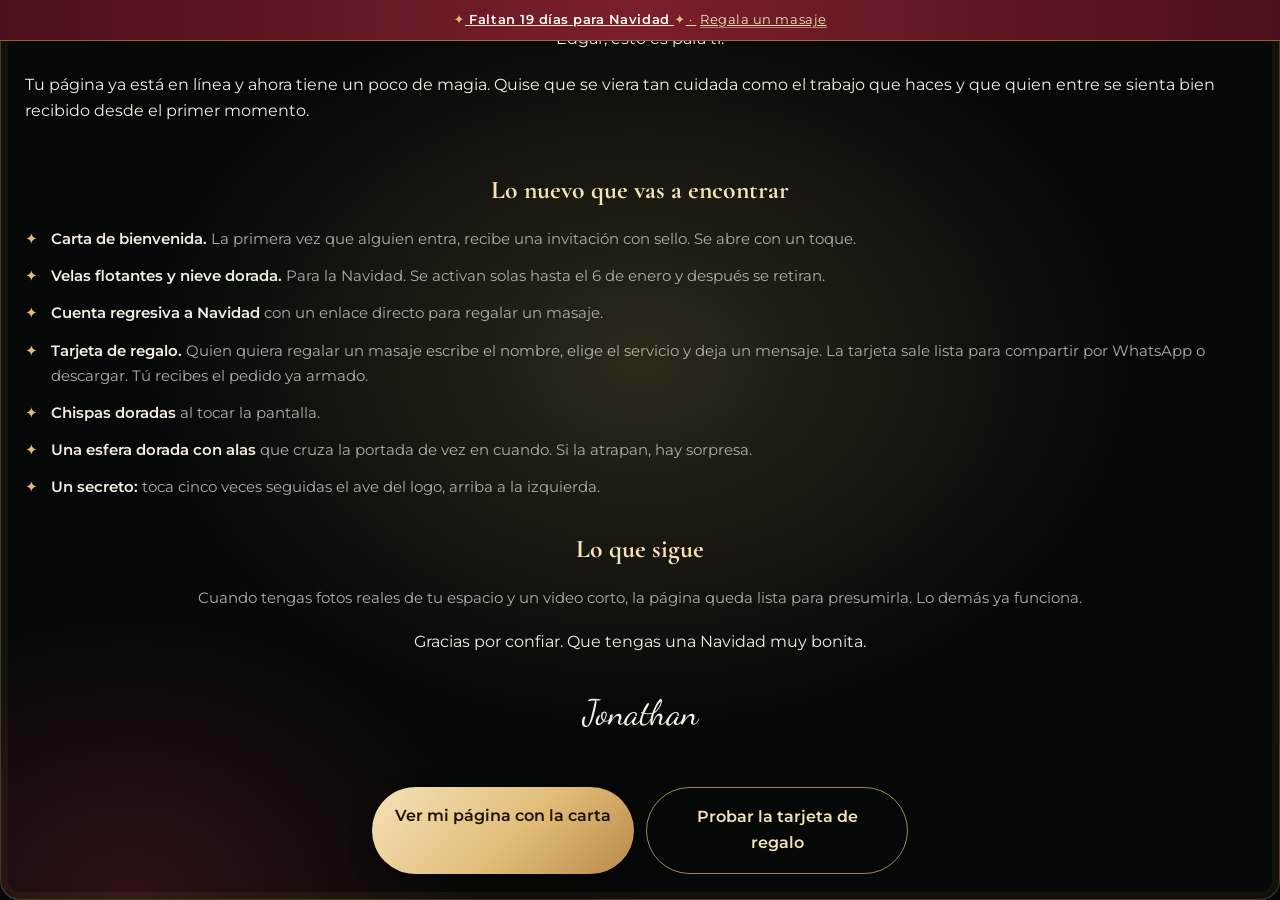
==== edgar.html @ fa766ce7 "Tarjeta de regalo, carta de bienvenida y pagina sorpresa para Edgar Co-Authored-By: Claude Sonnet 5." ====
<!doctype html>
<html lang="es">
<head>
<meta charset="utf-8">
<meta name="viewport" content="width=device-width, initial-scale=1">
<meta name="robots" content="noindex, nofollow">
<meta name="theme-color" content="#070b09">
<title>Para Edgar</title>
<link rel="icon" href="fotos/logo-ave.png">
<link rel="preconnect" href="https://fonts.googleapis.com">
<link href="https://fonts.googleapis.com/css2?family=Cormorant+Garamond:ital,wght@0,500;0,700;1,500&family=Dancing+Script:wght@600;700&family=Montserrat:wght@400;500;600&display=swap" rel="stylesheet">
<style>
:root{--fondo:#070b09;--panel:#101a15;--oro:#e2bd78;--oro-claro:#f4e2b8;--texto:#f4eee3;--suave:#a9b1a9;--linea:rgba(226,189,120,.28);--serif:'Cormorant Garamond',serif}
*{box-sizing:border-box;margin:0}
body{background:var(--fondo);color:var(--texto);font-family:Montserrat,system-ui,sans-serif;line-height:1.65;min-height:100vh}
.hero{position:relative;overflow:hidden;padding:110px 20px 70px;background:radial-gradient(800px 500px at 80% 10%,rgba(226,189,120,.16),transparent 65%),radial-gradient(600px 460px at 0% 100%,rgba(122,31,43,.3),transparent 70%),var(--fondo)}
.caja{position:relative;z-index:2;max-width:640px;margin:0 auto}
.sello{width:84px;height:84px;border-radius:50%;display:grid;place-items:center;margin:0 auto 24px;background:radial-gradient(circle at 35% 30%,#b8324a,#7a1f2b 55%,#4a0f1a);box-shadow:0 0 0 6px rgba(122,31,43,.35),0 10px 26px rgba(0,0,0,.6),0 0 40px rgba(226,189,120,.3)}
.sello span{font-family:'Dancing Script',cursive;font-weight:700;font-size:2.8rem;color:var(--oro-claro);line-height:1}
h1{font-family:'Dancing Script',cursive;font-size:clamp(3rem,10vw,4.6rem);color:var(--oro);text-align:center;line-height:1.1;margin-bottom:8px}
.sub{text-align:center;font-family:var(--serif);font-style:italic;font-size:1.4rem;color:var(--oro-claro);margin-bottom:34px}
.carta{background:linear-gradient(160deg,rgba(20,32,26,.92),rgba(11,18,14,.92));border:1px solid var(--linea);border-radius:20px;padding:clamp(22px,5vw,40px);box-shadow:0 26px 70px rgba(0,0,0,.6),inset 0 0 0 7px rgba(226,189,120,.05)}
.carta p{margin-bottom:16px;color:var(--texto)}
.carta h2{font-family:var(--serif);font-size:1.6rem;color:var(--oro-claro);margin:26px 0 12px}
ul{list-style:none;padding:0;display:grid;gap:12px}
li{padding-left:26px;position:relative;color:var(--suave);font-size:.95rem}
li b{color:var(--texto);font-weight:600}
li::before{content:"✦";position:absolute;left:0;color:var(--oro)}
.firma{font-family:'Dancing Script',cursive;font-size:2.2rem;color:var(--oro);margin-top:10px}
.btns{display:flex;flex-wrap:wrap;gap:12px;margin-top:26px}
.btn{flex:1 1 220px;text-align:center;text-decoration:none;font-weight:600;padding:16px 22px;border-radius:999px;color:#1c1405;background:linear-gradient(135deg,#f4e2b8,#e2bd78 55%,#b98a4b);box-shadow:0 8px 24px rgba(0,0,0,.4)}
.btn.l{background:transparent;color:var(--oro-claro);border:1px solid rgba(226,189,120,.7);box-shadow:none}
.cinta{display:none}
</style>
<link rel="stylesheet" href="magia.css">
</head>
<body>
<section class="hero">
  <div class="caja">
    <div class="sello" aria-hidden="true"><span>A</span></div>
    <h1>Para Edgar</h1>
    <p class="sub">Una sorpresa para ti y para tu página</p>
    <div class="carta">
      <p>Edgar, esto es para ti.</p>
      <p>Tu página ya está en línea y ahora tiene un poco de magia. Quise que se viera tan cuidada como el trabajo que haces y que quien entre se sienta bien recibido desde el primer momento.</p>
      <h2>Lo nuevo que vas a encontrar</h2>
      <ul>
        <li><b>Carta de bienvenida.</b> La primera vez que alguien entra, recibe una invitación con sello. Se abre con un toque.</li>
        <li><b>Velas flotantes y nieve dorada.</b> Para la Navidad. Se activan solas hasta el 6 de enero y después se retiran.</li>
        <li><b>Cuenta regresiva a Navidad</b> con un enlace directo para regalar un masaje.</li>
        <li><b>Tarjeta de regalo.</b> Quien quiera regalar un masaje escribe el nombre, elige el servicio y deja un mensaje. La tarjeta sale lista para compartir por WhatsApp o descargar. Tú recibes el pedido ya armado.</li>
        <li><b>Chispas doradas</b> al tocar la pantalla.</li>
        <li><b>Una esfera dorada con alas</b> que cruza la portada de vez en cuando. Si la atrapan, hay sorpresa.</li>
        <li><b>Un secreto:</b> toca cinco veces seguidas el ave del logo, arriba a la izquierda.</li>
      </ul>
      <h2>Lo que sigue</h2>
      <p style="color:var(--suave);font-size:.95rem">Cuando tengas fotos reales de tu espacio y un video corto, la página queda lista para presumirla. Lo demás ya funciona.</p>
      <p>Gracias por confiar. Que tengas una Navidad muy bonita.</p>
      <p class="firma">Jonathan</p>
      <div class="btns">
        <a class="btn" href="index.html?carta=1">Ver mi página con la carta</a>
        <a class="btn l" href="index.html#regalo">Probar la tarjeta de regalo</a>
      </div>
    </div>
  </div>
</section>
<script src="magia.js" defer></script>
</body>
</html>
---- magia.css ----
/* Capa de magia y Navidad de ARMAND. Todo es decorativo (aria-hidden) y se apaga con "reducir movimiento". */

/* Cinta de cuenta regresiva (solo en temporada) */
.cinta{display:block;text-align:center;padding:9px 16px;font-size:.82rem;letter-spacing:.04em;color:var(--oro-claro);background:linear-gradient(90deg,#4a0f1a,#7a1f2b 50%,#4a0f1a);border-bottom:1px solid rgba(226,189,120,.45);position:relative;z-index:70}
.cinta b{font-weight:600;color:#fff}
@media(max-width:480px){.cinta{font-size:.74rem;letter-spacing:0;padding:8px 10px}.cinta u{margin-left:0}}
.cinta .est{color:var(--oro);display:inline-block;animation:brilla 2.4s ease-in-out infinite}
.cinta u{text-decoration:none;border-bottom:1px solid rgba(226,189,120,.6);margin-left:4px}
@keyframes brilla{50%{opacity:.35;transform:scale(.8)}}

/* Hero */
.hero{position:relative;padding-top:clamp(96px,9vw,132px)}
.hero-grid{position:relative;z-index:2}
@media(max-width:860px){.hero{padding-top:92px}}

/* Velas flotantes (como un gran comedor encantado) */
.velas{position:absolute;left:0;right:0;top:0;height:140px;z-index:1;pointer-events:none;opacity:.8;-webkit-mask-image:linear-gradient(#000 62%,transparent);mask-image:linear-gradient(#000 62%,transparent)}
.vela{position:absolute;left:var(--x);top:var(--y);width:9px;height:calc(var(--h) * 1px);margin-left:-4px;border-radius:2px 2px 1px 1px;background:linear-gradient(90deg,#cfc3a3,#fbf3dc 45%,#c4b690);animation:flota 5s ease-in-out var(--d) infinite alternate;transition:transform .6s}
.vela::before{content:"";position:absolute;left:50%;bottom:100%;width:8px;height:16px;margin:0 0 2px -4px;border-radius:50% 50% 50% 50%/62% 62% 38% 38%;background:radial-gradient(ellipse at 50% 72%,#fff6d0,#ffd36a 45%,rgba(255,170,60,0) 76%);filter:drop-shadow(0 0 7px rgba(255,200,100,.9));animation:llama .2s ease-in-out infinite alternate}
.vela::after{content:"";position:absolute;left:50%;bottom:100%;width:78px;height:78px;margin:0 0 -22px -39px;border-radius:50%;background:radial-gradient(circle,rgba(255,205,110,.28),transparent 68%);pointer-events:none}
.velas.aviva .vela{filter:brightness(1.5) saturate(1.2)}
@keyframes flota{from{transform:translateY(-7px)}to{transform:translateY(8px)}}
@keyframes llama{from{transform:scale(1,.9) skewX(-4deg)}to{transform:scale(.94,1.08) skewX(4deg)}}

/* Nieve dorada */
.nieve{position:absolute;inset:0;width:100%;height:100%;z-index:1;pointer-events:none}

/* Chispas al tocar */
.chispas{position:fixed;inset:0;width:100%;height:100%;z-index:250;pointer-events:none}

/* Esfera dorada con alas */
.esfera{position:absolute;left:0;top:0;width:46px;height:46px;z-index:3;cursor:pointer;display:none;touch-action:manipulation;-webkit-tap-highlight-color:transparent}
.esfera i{position:absolute;left:16px;top:16px;width:14px;height:14px;border-radius:50%;background:radial-gradient(circle at 35% 30%,#fff3c4,#e2bd78 55%,#b98a4b);box-shadow:0 0 14px rgba(255,214,120,.95)}
.esfera b{position:absolute;top:17px;width:17px;height:8px;background:linear-gradient(rgba(255,255,255,.9),rgba(255,255,255,.12));animation:aleta .09s ease-in-out infinite alternate}
.esfera b:nth-of-type(1){right:30px;border-radius:100% 0 0 0;transform-origin:100% 100%}
.esfera b:nth-of-type(2){left:30px;border-radius:0 100% 0 0;transform-origin:0 100%;animation-direction:alternate-reverse}
@keyframes aleta{from{transform:rotate(-24deg) scaleY(.7)}to{transform:rotate(18deg) scaleY(1.05)}}

/* Aviso */
.aviso-magico{position:fixed;left:50%;bottom:96px;transform:translate(-50%,20px);z-index:95;max-width:min(88vw,420px);padding:13px 22px;border-radius:999px;font-size:.92rem;text-align:center;color:#1c1405;background:linear-gradient(135deg,#f4e2b8,#e2bd78);box-shadow:0 10px 34px rgba(0,0,0,.55),0 0 28px rgba(226,189,120,.55);opacity:0;pointer-events:none;transition:opacity .4s,transform .4s}
.aviso-magico.ver{opacity:1;transform:translate(-50%,0)}

/* Regalo de Navidad */
#regalo{position:relative;overflow:hidden}
#regalo .regalo-caja{position:relative;z-index:2}
#regalo.navidad{background:radial-gradient(700px 380px at 85% 50%,rgba(226,189,120,.2),transparent 65%),radial-gradient(520px 320px at 5% 100%,rgba(122,31,43,.4),transparent 70%),#0e0c07;padding-top:clamp(70px,8vw,110px)}
.luces{position:absolute;left:0;right:0;top:0;display:flex;height:34px;z-index:1;pointer-events:none}
.luz{position:relative;flex:1}
.luz::before{content:"";position:absolute;left:0;right:0;top:-16px;height:26px;border-bottom:1px solid rgba(226,189,120,.4);border-radius:50%}
.luz i{position:absolute;left:50%;top:9px;width:9px;height:13px;margin-left:-4px;border-radius:50% 50% 45% 45%/40% 40% 60% 60%;background:var(--c);box-shadow:0 0 12px 2px var(--c);animation:titila 2.2s ease-in-out var(--d) infinite}
@keyframes titila{0%,100%{opacity:1}50%{opacity:.28}}

@media(prefers-reduced-motion:reduce){
  .vela,.vela::before,.cinta .est,.luz i,.esfera b{animation:none}
}

/* Tarjeta de regalo */
.tj-abre{margin-left:12px}
.regalo-caja>a+.tj-abre,.regalo-caja .tj-abre{margin-top:0}
.tj-wrap{position:relative;z-index:2;padding-top:30px}
.tj{background:rgba(16,26,21,.85);border:1px solid var(--linea);border-radius:22px;padding:clamp(20px,4vw,38px);backdrop-filter:blur(6px)}
.tj h3{font-family:var(--serif);font-size:1.7rem;color:var(--oro-claro);margin-bottom:6px}
.tj-cols{display:grid;grid-template-columns:1fr 340px;gap:30px;align-items:start;margin-top:18px}
.tj-form{display:grid;gap:14px}
.tj-form label{display:grid;gap:6px;font-size:.78rem;letter-spacing:.14em;text-transform:uppercase;color:var(--oro);font-weight:600}
.tj-form input,.tj-form select,.tj-form textarea{font:inherit;font-size:16px;letter-spacing:0;text-transform:none;font-weight:400;color:var(--texto);background:#0b120e;border:1px solid var(--linea);border-radius:12px;padding:13px 14px;width:100%}
.tj-form textarea{resize:vertical;min-height:84px}
.tj-form input:focus,.tj-form select:focus,.tj-form textarea:focus{outline:2px solid var(--oro);outline-offset:1px}
.tj-vista canvas{width:100%;height:auto;aspect-ratio:3/4;border-radius:14px;border:1px solid var(--linea);box-shadow:0 20px 50px rgba(0,0,0,.55);display:block}
.tj-btns{display:flex;flex-wrap:wrap;gap:12px;margin-top:22px}
.tj-btns .btn{flex:1 1 200px;justify-content:center;text-align:center}
.tj-nota{margin-top:14px;font-size:.82rem;color:var(--suave)}
@media(max-width:760px){
  .tj-cols{grid-template-columns:1fr}
  .tj-vista{max-width:300px;margin:6px auto 0}
  .tj-abre{margin-left:0;margin-top:12px}
}

/* Carta de bienvenida */
.carta{position:fixed;inset:0;z-index:200;display:grid;place-items:center;padding:24px;background:radial-gradient(700px 520px at 50% 40%,rgba(226,189,120,.18),transparent 70%),radial-gradient(500px 400px at 10% 100%,rgba(122,31,43,.35),transparent 70%),#050806;transition:opacity .8s,visibility .8s}
.carta.sale{opacity:0;visibility:hidden}
.carta-caja{position:relative;width:min(88vw,380px);min-height:420px;display:flex;flex-direction:column;align-items:center;justify-content:center;text-align:center;padding:34px 24px;border:1px solid rgba(226,189,120,.55);border-radius:18px;background:linear-gradient(160deg,#14201a,#0b120e);box-shadow:0 30px 80px rgba(0,0,0,.7),inset 0 0 0 7px rgba(226,189,120,.06)}
.carta-sobre{font-size:.72rem;letter-spacing:.3em;text-transform:uppercase;color:var(--oro);margin-bottom:26px}
.carta-papel{position:absolute;left:22px;right:22px;top:80px;padding:30px 12px;border-radius:10px;background:linear-gradient(#f6ecd2,#e8d5a6);color:#2a1d08;opacity:0;transform:translateY(40px) scale(.94);transition:opacity .8s .35s,transform .9s .35s;display:grid;gap:8px;box-shadow:0 14px 36px rgba(0,0,0,.5)}
.carta-papel span{font-size:.8rem;letter-spacing:.2em;text-transform:uppercase;color:#7a5a1e}
.carta-papel b{font-family:'Dancing Script',cursive;font-size:2.3rem;line-height:1.1;color:#4a0f1a}
.carta-papel em{font-family:var(--serif);font-size:1.1rem;color:#4b3a18}
.carta-sello{width:104px;height:104px;border-radius:50%;border:0;cursor:pointer;display:grid;place-items:center;background:radial-gradient(circle at 35% 30%,#b8324a,#7a1f2b 55%,#4a0f1a);box-shadow:0 0 0 6px rgba(122,31,43,.35),0 10px 26px rgba(0,0,0,.6),0 0 40px rgba(226,189,120,.25);animation:latido 2.2s ease-in-out infinite;transition:transform .7s,opacity .6s}
.carta-sello span{font-family:'Dancing Script',cursive;font-weight:700;font-size:3.4rem;line-height:1;color:var(--oro-claro);text-shadow:0 2px 3px rgba(0,0,0,.5)}
@keyframes latido{50%{transform:scale(1.07)}}
.carta-pista{margin-top:22px;font-size:.88rem;color:var(--suave)}
.carta-saltar{margin-top:20px;background:none;border:0;color:var(--suave);font:inherit;font-size:.8rem;text-decoration:underline;cursor:pointer;padding:10px}
.carta.abre .carta-sello{transform:scale(1.9) rotate(18deg);opacity:0;animation:none;pointer-events:none}
.carta.abre .carta-papel{opacity:1;transform:none}
.carta.abre .carta-sobre,.carta.abre .carta-pista,.carta.abre .carta-saltar{opacity:0;transition:opacity .4s}
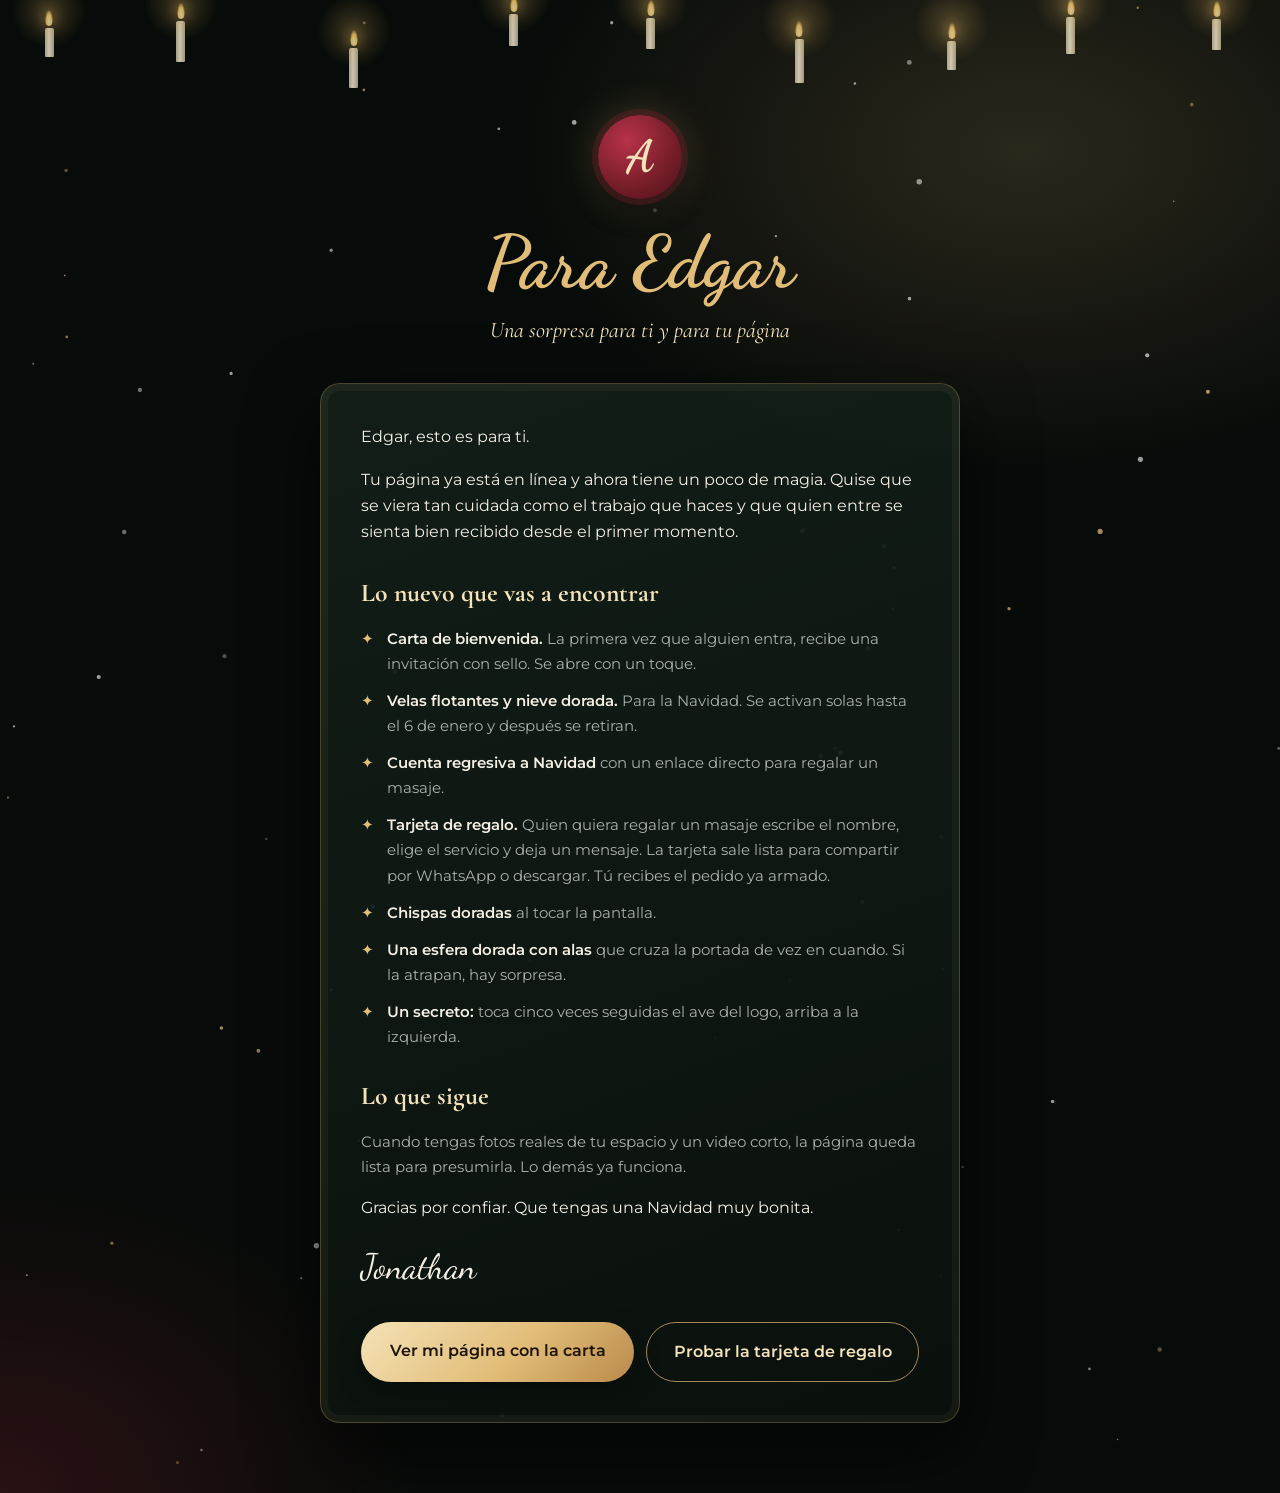
==== commit a36d284f: "Arregla pagina de Edgar: choque de estilos y cinta Co-Authored-By: Claude Sonnet 5.5 <noreply@anthro" ====
--- a/edgar.html
+++ b/edgar.html
@@ -19,9 +19,9 @@
 .sello span{font-family:'Dancing Script',cursive;font-weight:700;font-size:2.8rem;color:var(--oro-claro);line-height:1}
 h1{font-family:'Dancing Script',cursive;font-size:clamp(3rem,10vw,4.6rem);color:var(--oro);text-align:center;line-height:1.1;margin-bottom:8px}
 .sub{text-align:center;font-family:var(--serif);font-style:italic;font-size:1.4rem;color:var(--oro-claro);margin-bottom:34px}
-.carta{background:linear-gradient(160deg,rgba(20,32,26,.92),rgba(11,18,14,.92));border:1px solid var(--linea);border-radius:20px;padding:clamp(22px,5vw,40px);box-shadow:0 26px 70px rgba(0,0,0,.6),inset 0 0 0 7px rgba(226,189,120,.05)}
-.carta p{margin-bottom:16px;color:var(--texto)}
-.carta h2{font-family:var(--serif);font-size:1.6rem;color:var(--oro-claro);margin:26px 0 12px}
+.papel{background:linear-gradient(160deg,rgba(20,32,26,.92),rgba(11,18,14,.92));border:1px solid var(--linea);border-radius:20px;padding:clamp(22px,5vw,40px);box-shadow:0 26px 70px rgba(0,0,0,.6),inset 0 0 0 7px rgba(226,189,120,.05)}
+.papel p{margin-bottom:16px;color:var(--texto)}
+.papel h2{font-family:var(--serif);font-size:1.6rem;color:var(--oro-claro);margin:26px 0 12px}
 ul{list-style:none;padding:0;display:grid;gap:12px}
 li{padding-left:26px;position:relative;color:var(--suave);font-size:.95rem}
 li b{color:var(--texto);font-weight:600}
@@ -30,7 +30,7 @@
 .btns{display:flex;flex-wrap:wrap;gap:12px;margin-top:26px}
 .btn{flex:1 1 220px;text-align:center;text-decoration:none;font-weight:600;padding:16px 22px;border-radius:999px;color:#1c1405;background:linear-gradient(135deg,#f4e2b8,#e2bd78 55%,#b98a4b);box-shadow:0 8px 24px rgba(0,0,0,.4)}
 .btn.l{background:transparent;color:var(--oro-claro);border:1px solid rgba(226,189,120,.7);box-shadow:none}
-.cinta{display:none}
+body .cinta{display:none}
 </style>
 <link rel="stylesheet" href="magia.css">
 </head>
@@ -40,7 +40,7 @@
     <div class="sello" aria-hidden="true"><span>A</span></div>
     <h1>Para Edgar</h1>
     <p class="sub">Una sorpresa para ti y para tu página</p>
-    <div class="carta">
+    <div class="papel">
       <p>Edgar, esto es para ti.</p>
       <p>Tu página ya está en línea y ahora tiene un poco de magia. Quise que se viera tan cuidada como el trabajo que haces y que quien entre se sienta bien recibido desde el primer momento.</p>
       <h2>Lo nuevo que vas a encontrar</h2>
